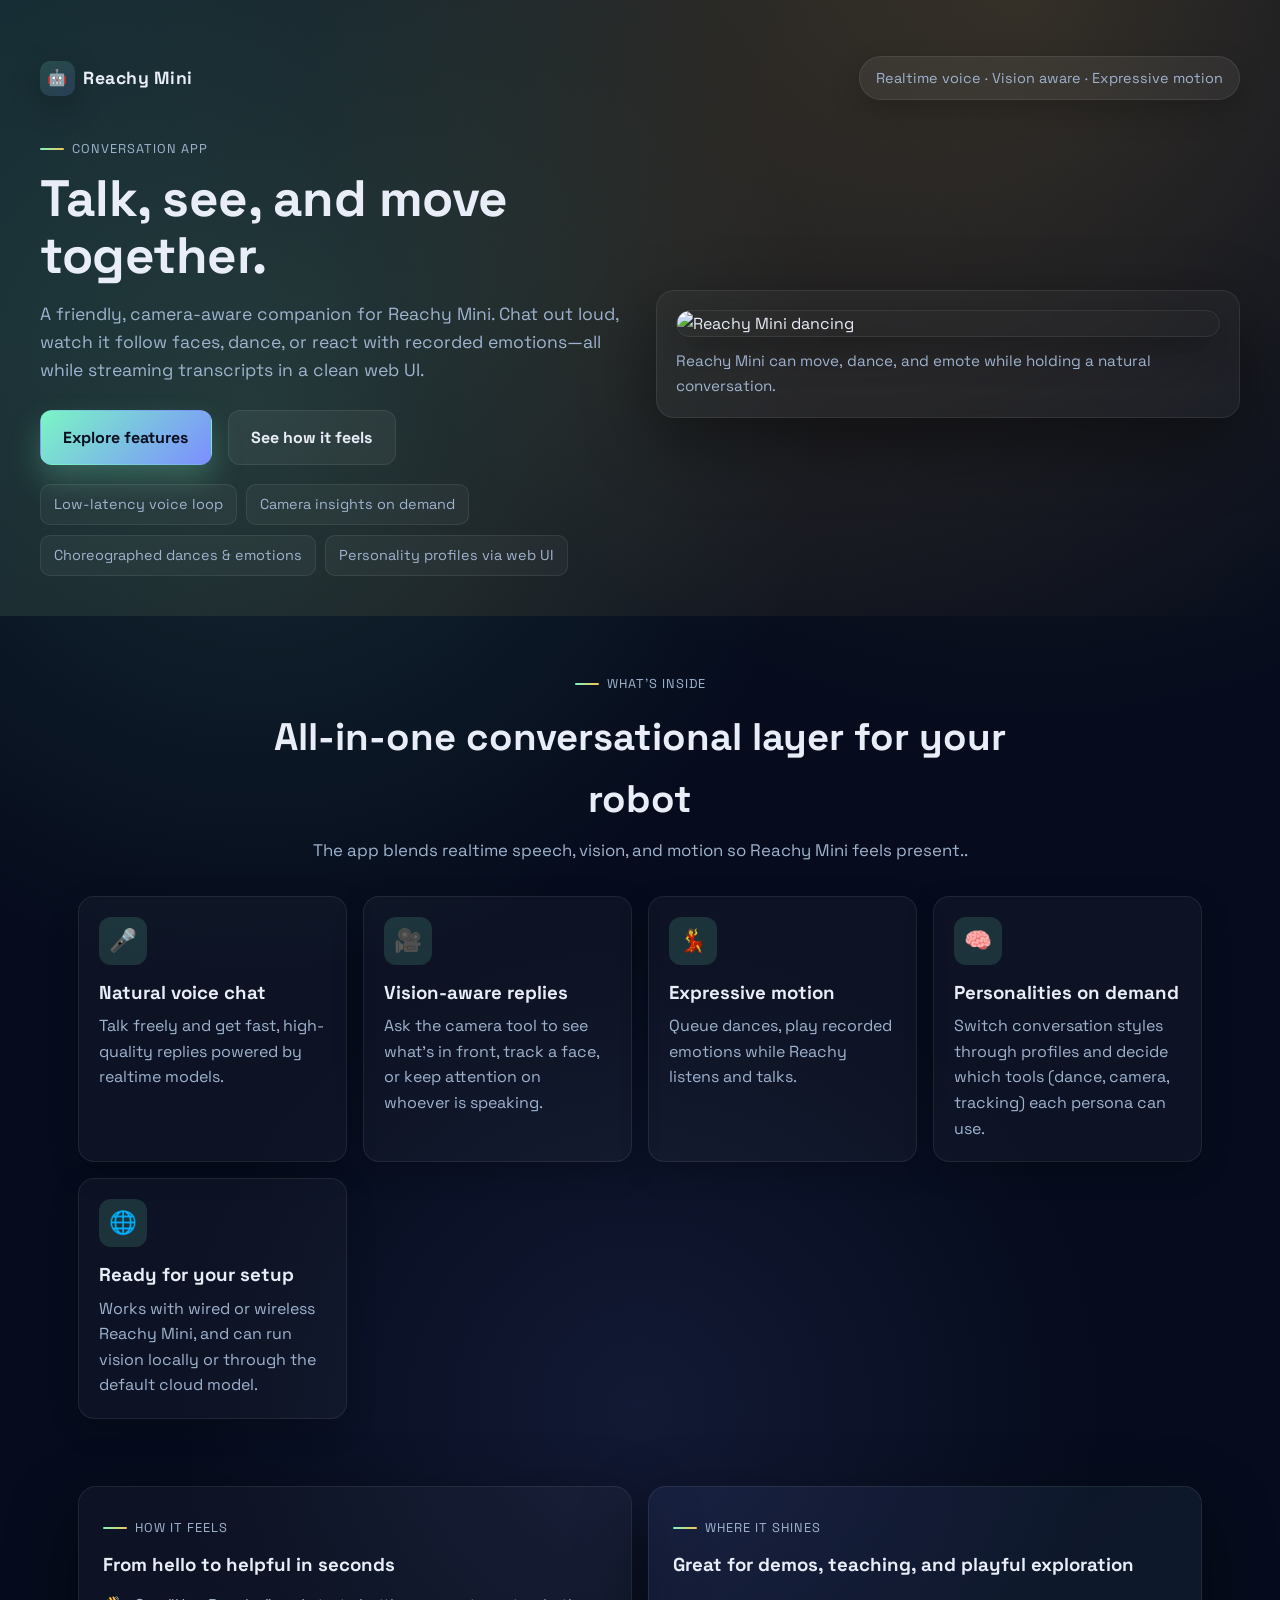
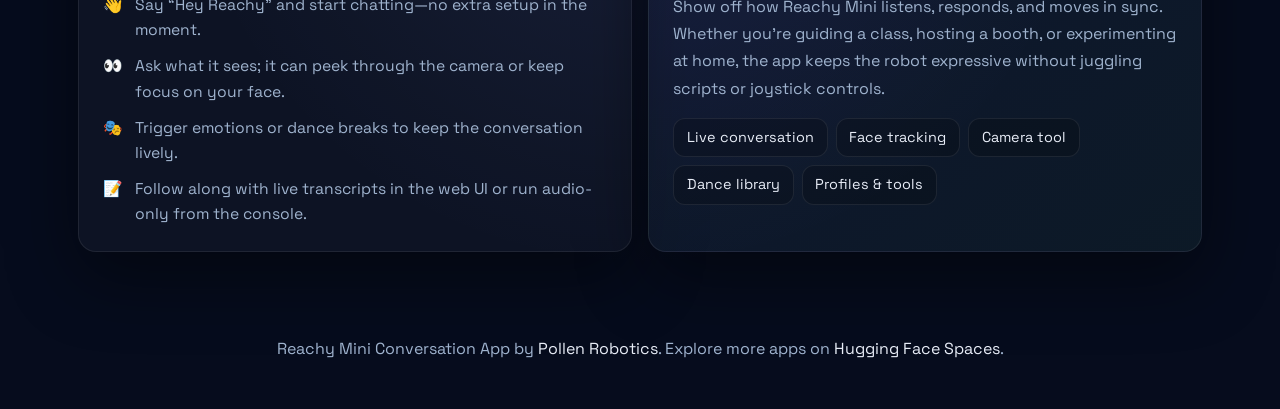
==== study_assistant/index.html @ 3fe16906 "Vendor reachy_mini_conversation_app (upstream main) into study_assistant/" ====
<!doctype html>
<html>

<head>
	<meta charset="utf-8" />
	<meta name="viewport" content="width=device-width, initial-scale=1" />
	<title>Reachy Mini Conversation App</title>
	<link rel="preconnect" href="https://fonts.googleapis.com">
	<link rel="preconnect" href="https://fonts.gstatic.com" crossorigin>
	<link href="https://fonts.googleapis.com/css2?family=Space+Grotesk:wght@400;500;600;700&family=Manrope:wght@400;500;600&display=swap" rel="stylesheet">
	<link rel="stylesheet" href="style.css" />
</head>

<body>
	<header class="hero">
		<div class="topline">
			<div class="brand">
				<span class="logo">🤖</span>
				<span class="brand-name">Reachy Mini</span>
			</div>
			<div class="pill">Realtime voice · Vision aware · Expressive motion</div>
		</div>
		<div class="hero-grid">
			<div class="hero-copy">
				<p class="eyebrow">Conversation App</p>
				<h1>Talk, see, and move together.</h1>
				<p class="lede">
					A friendly, camera-aware companion for Reachy Mini. Chat out loud, watch it follow faces, dance, or react with recorded emotions—all while streaming transcripts in a clean web UI.
				</p>
				<div class="hero-actions">
					<a class="btn primary" href="#highlights">Explore features</a>
					<a class="btn ghost" href="#story">See how it feels</a>
				</div>
				<div class="hero-badges">
					<span>Low-latency voice loop</span>
					<span>Camera insights on demand</span>
					<span>Choreographed dances & emotions</span>
					<span>Personality profiles via web UI</span>
				</div>
			</div>
			<div class="hero-visual">
				<div class="glass-card">
					<img src="docs/assets/reachy_mini_dance.gif" alt="Reachy Mini dancing" class="hero-gif">
					<p class="caption">Reachy Mini can move, dance, and emote while holding a natural conversation.</p>
				</div>
			</div>
		</div>
	</header>

	<section id="highlights" class="section features">
		<div class="section-header">
			<p class="eyebrow">What’s inside</p>
			<h2>All-in-one conversational layer for your robot</h2>
			<p class="intro">
				The app blends realtime speech, vision, and motion so Reachy Mini feels present..
			</p>
		</div>
		<div class="feature-grid">
			<div class="feature-card">
				<span class="icon">🎤</span>
				<h3>Natural voice chat</h3>
				<p>Talk freely and get fast, high-quality replies powered by realtime models.</p>
			</div>
			<div class="feature-card">
				<span class="icon">🎥</span>
				<h3>Vision-aware replies</h3>
				<p>Ask the camera tool to see what’s in front, track a face, or keep attention on whoever is speaking.</p>
			</div>
			<div class="feature-card">
				<span class="icon">💃</span>
				<h3>Expressive motion</h3>
				<p>Queue dances, play recorded emotions while Reachy listens and talks.</p>
			</div>
			<div class="feature-card">
				<span class="icon">🧠</span>
				<h3>Personalities on demand</h3>
				<p>Switch conversation styles through profiles and decide which tools (dance, camera, tracking) each persona can use.</p>
			</div>
			<div class="feature-card">
				<span class="icon">🌐</span>
				<h3>Ready for your setup</h3>
				<p>Works with wired or wireless Reachy Mini, and can run vision locally or through the default cloud model.</p>
			</div>
		</div>
	</section>

	<section id="story" class="section story">
		<div class="story-grid">
			<div class="story-card">
				<p class="eyebrow">How it feels</p>
				<h3>From hello to helpful in seconds</h3>
				<ul class="story-list">
					<li><span>👋</span> Say “Hey Reachy” and start chatting—no extra setup in the moment.</li>
					<li><span>👀</span> Ask what it sees; it can peek through the camera or keep focus on your face.</li>
					<li><span>🎭</span> Trigger emotions or dance breaks to keep the conversation lively.</li>
					<li><span>📝</span> Follow along with live transcripts in the web UI or run audio-only from the console.</li>
				</ul>
			</div>
			<div class="story-card secondary">
				<p class="eyebrow">Where it shines</p>
				<h3>Great for demos, teaching, and playful exploration</h3>
				<p class="story-text">
					Show off how Reachy Mini listens, responds, and moves in sync. Whether you’re guiding a class, hosting a booth, or experimenting at home, the app keeps the robot expressive without juggling scripts or joystick controls.
				</p>
				<div class="chips">
					<span class="chip">Live conversation</span>
					<span class="chip">Face tracking</span>
					<span class="chip">Camera tool</span>
					<span class="chip">Dance library</span>
					<span class="chip">Profiles & tools</span>
				</div>
			</div>
		</div>
	</section>

	<footer class="footer">
		<p>
			Reachy Mini Conversation App by <a href="https://github.com/pollen-robotics" target="_blank" rel="noopener">Pollen Robotics</a>.
			Explore more apps on <a href="https://huggingface.co/spaces/pollen-robotics/Reachy_Mini_Apps" target="_blank" rel="noopener">Hugging Face Spaces</a>.
		</p>
	</footer>

</body>

</html>
---- study_assistant/style.css ----
:root {
	--bg: #060c1d;
	--panel: #0c172b;
	--glass: rgba(17, 27, 48, 0.7);
	--card: rgba(255, 255, 255, 0.04);
	--accent: #7af5c4;
	--accent-2: #f6c452;
	--text: #e8edf7;
	--muted: #9fb3ce;
	--border: rgba(255, 255, 255, 0.08);
	--shadow: 0 25px 70px rgba(0, 0, 0, 0.45);
	font-family: "Space Grotesk", "Manrope", system-ui, -apple-system, sans-serif;
}

* {
	margin: 0;
	padding: 0;
	box-sizing: border-box;
}

body {
	background: radial-gradient(circle at 20% 20%, rgba(122, 245, 196, 0.12), transparent 30%),
		radial-gradient(circle at 80% 0%, rgba(246, 196, 82, 0.14), transparent 32%),
		radial-gradient(circle at 50% 70%, rgba(124, 142, 255, 0.1), transparent 30%),
		var(--bg);
	color: var(--text);
	min-height: 100vh;
	line-height: 1.6;
	padding-bottom: 3rem;
}

a {
	color: inherit;
	text-decoration: none;
}

.hero {
	padding: 3.5rem clamp(1.5rem, 3vw, 3rem) 2.5rem;
	position: relative;
	overflow: hidden;
}

.hero::after {
	content: "";
	position: absolute;
	inset: 0;
	background: linear-gradient(120deg, rgba(122, 245, 196, 0.12), rgba(246, 196, 82, 0.08), transparent);
	pointer-events: none;
}

.topline {
	display: flex;
	align-items: center;
	justify-content: space-between;
	max-width: 1200px;
	margin: 0 auto 2rem;
	position: relative;
	z-index: 2;
}

.brand {
	display: flex;
	align-items: center;
	gap: 0.5rem;
	font-weight: 700;
	letter-spacing: 0.5px;
	color: var(--text);
}

.logo {
	display: inline-flex;
	align-items: center;
	justify-content: center;
	width: 2.2rem;
	height: 2.2rem;
	border-radius: 10px;
	background: linear-gradient(145deg, rgba(122, 245, 196, 0.15), rgba(124, 142, 255, 0.15));
	box-shadow: 0 10px 30px rgba(0, 0, 0, 0.25);
}

.brand-name {
	font-size: 1.1rem;
}

.pill {
	background: rgba(255, 255, 255, 0.06);
	border: 1px solid var(--border);
	padding: 0.6rem 1rem;
	border-radius: 999px;
	color: var(--muted);
	font-size: 0.9rem;
	box-shadow: 0 12px 30px rgba(0, 0, 0, 0.2);
}

.hero-grid {
	display: grid;
	grid-template-columns: repeat(auto-fit, minmax(320px, 1fr));
	gap: clamp(1.5rem, 2.5vw, 2.5rem);
	max-width: 1200px;
	margin: 0 auto;
	position: relative;
	z-index: 2;
	align-items: center;
}

.hero-copy h1 {
	font-size: clamp(2.6rem, 4vw, 3.6rem);
	margin-bottom: 1rem;
	line-height: 1.1;
	letter-spacing: -0.5px;
}

.eyebrow {
	display: inline-flex;
	align-items: center;
	gap: 0.5rem;
	text-transform: uppercase;
	letter-spacing: 1px;
	font-size: 0.8rem;
	color: var(--muted);
	margin-bottom: 0.75rem;
}

.eyebrow::before {
	content: "";
	display: inline-block;
	width: 24px;
	height: 2px;
	background: linear-gradient(90deg, var(--accent), var(--accent-2));
	border-radius: 999px;
}

.lede {
	font-size: 1.1rem;
	color: var(--muted);
	max-width: 620px;
}

.hero-actions {
	display: flex;
	gap: 1rem;
	align-items: center;
	margin: 1.6rem 0 1.2rem;
	flex-wrap: wrap;
}

.btn {
	display: inline-flex;
	align-items: center;
	justify-content: center;
	gap: 0.6rem;
	padding: 0.85rem 1.4rem;
	border-radius: 12px;
	font-weight: 700;
	border: 1px solid transparent;
	cursor: pointer;
	transition: transform 0.2s ease, box-shadow 0.2s ease, background 0.2s ease, border-color 0.2s ease;
}

.btn.primary {
	background: linear-gradient(135deg, #7af5c4, #7c8eff);
	color: #0a0f1f;
	box-shadow: 0 15px 30px rgba(122, 245, 196, 0.25);
}

.btn.primary:hover {
	transform: translateY(-2px);
	box-shadow: 0 25px 45px rgba(122, 245, 196, 0.35);
}

.btn.ghost {
	background: rgba(255, 255, 255, 0.05);
	border-color: var(--border);
	color: var(--text);
}

.btn.ghost:hover {
	border-color: rgba(255, 255, 255, 0.3);
	transform: translateY(-2px);
}

.btn.wide {
	width: 100%;
	justify-content: center;
}

.hero-badges {
	display: flex;
	flex-wrap: wrap;
	gap: 0.6rem;
	color: var(--muted);
	font-size: 0.9rem;
}

.hero-badges span {
	padding: 0.5rem 0.8rem;
	border-radius: 10px;
	border: 1px solid var(--border);
	background: rgba(255, 255, 255, 0.04);
}

.hero-visual .glass-card {
	background: rgba(255, 255, 255, 0.03);
	border: 1px solid var(--border);
	border-radius: 18px;
	padding: 1.2rem;
	box-shadow: var(--shadow);
	backdrop-filter: blur(10px);
}

.hero-gif {
	width: 100%;
	display: block;
	border-radius: 14px;
	border: 1px solid var(--border);
	box-shadow: 0 12px 35px rgba(0, 0, 0, 0.35);
}

.caption {
	margin-top: 0.75rem;
	color: var(--muted);
	font-size: 0.95rem;
}

.section {
	max-width: 1200px;
	margin: 0 auto;
	padding: clamp(2rem, 4vw, 3.5rem) clamp(1.5rem, 3vw, 3rem);
}

.section-header {
	text-align: center;
	max-width: 780px;
	margin: 0 auto 2rem;
}

.section-header h2 {
	font-size: clamp(2rem, 3vw, 2.6rem);
	margin-bottom: 0.5rem;
}

.intro {
	color: var(--muted);
	font-size: 1.05rem;
}

.feature-grid {
	display: grid;
	grid-template-columns: repeat(auto-fit, minmax(240px, 1fr));
	gap: 1rem;
}

.feature-card {
	background: rgba(255, 255, 255, 0.03);
	border: 1px solid var(--border);
	border-radius: 16px;
	padding: 1.25rem;
	box-shadow: 0 10px 30px rgba(0, 0, 0, 0.2);
	transition: transform 0.2s ease, border-color 0.2s ease, box-shadow 0.2s ease;
}

.feature-card:hover {
	transform: translateY(-4px);
	border-color: rgba(122, 245, 196, 0.3);
	box-shadow: 0 18px 40px rgba(0, 0, 0, 0.3);
}

.feature-card .icon {
	width: 48px;
	height: 48px;
	border-radius: 12px;
	display: grid;
	place-items: center;
	background: rgba(122, 245, 196, 0.14);
	margin-bottom: 0.8rem;
	font-size: 1.4rem;
}

.feature-card h3 {
	margin-bottom: 0.35rem;
}

.feature-card p {
	color: var(--muted);
}

.story {
	padding-top: 1rem;
}

.story-grid {
	display: grid;
	grid-template-columns: repeat(auto-fit, minmax(280px, 1fr));
	gap: 1rem;
}

.story-card {
	background: rgba(255, 255, 255, 0.03);
	border: 1px solid var(--border);
	border-radius: 18px;
	padding: 1.5rem;
	box-shadow: var(--shadow);
}

.story-card.secondary {
	background: linear-gradient(145deg, rgba(124, 142, 255, 0.08), rgba(122, 245, 196, 0.06));
}

.story-card h3 {
	margin-bottom: 0.8rem;
}

.story-list {
	list-style: none;
	display: grid;
	gap: 0.7rem;
	color: var(--muted);
	font-size: 0.98rem;
}

.story-list li {
	display: flex;
	gap: 0.7rem;
	align-items: flex-start;
}

.story-text {
	color: var(--muted);
	line-height: 1.7;
	margin-bottom: 1rem;
}

.chips {
	display: flex;
	flex-wrap: wrap;
	gap: 0.5rem;
}

.chip {
	padding: 0.45rem 0.8rem;
	border-radius: 12px;
	background: rgba(0, 0, 0, 0.2);
	border: 1px solid var(--border);
	color: var(--text);
	font-size: 0.9rem;
}

.footer {
	text-align: center;
	color: var(--muted);
	padding: 2rem 1.5rem 0;
}

.footer a {
	color: var(--text);
	border-bottom: 1px solid transparent;
}

.footer a:hover {
	border-color: rgba(255, 255, 255, 0.5);
}

@media (max-width: 768px) {
	.hero {
		padding-top: 2.5rem;
	}

	.topline {
		flex-direction: column;
		gap: 0.8rem;
		align-items: flex-start;
	}

	.hero-actions {
		width: 100%;
	}

	.btn {
		width: 100%;
		justify-content: center;
	}

	.hero-badges {
		gap: 0.4rem;
	}
}
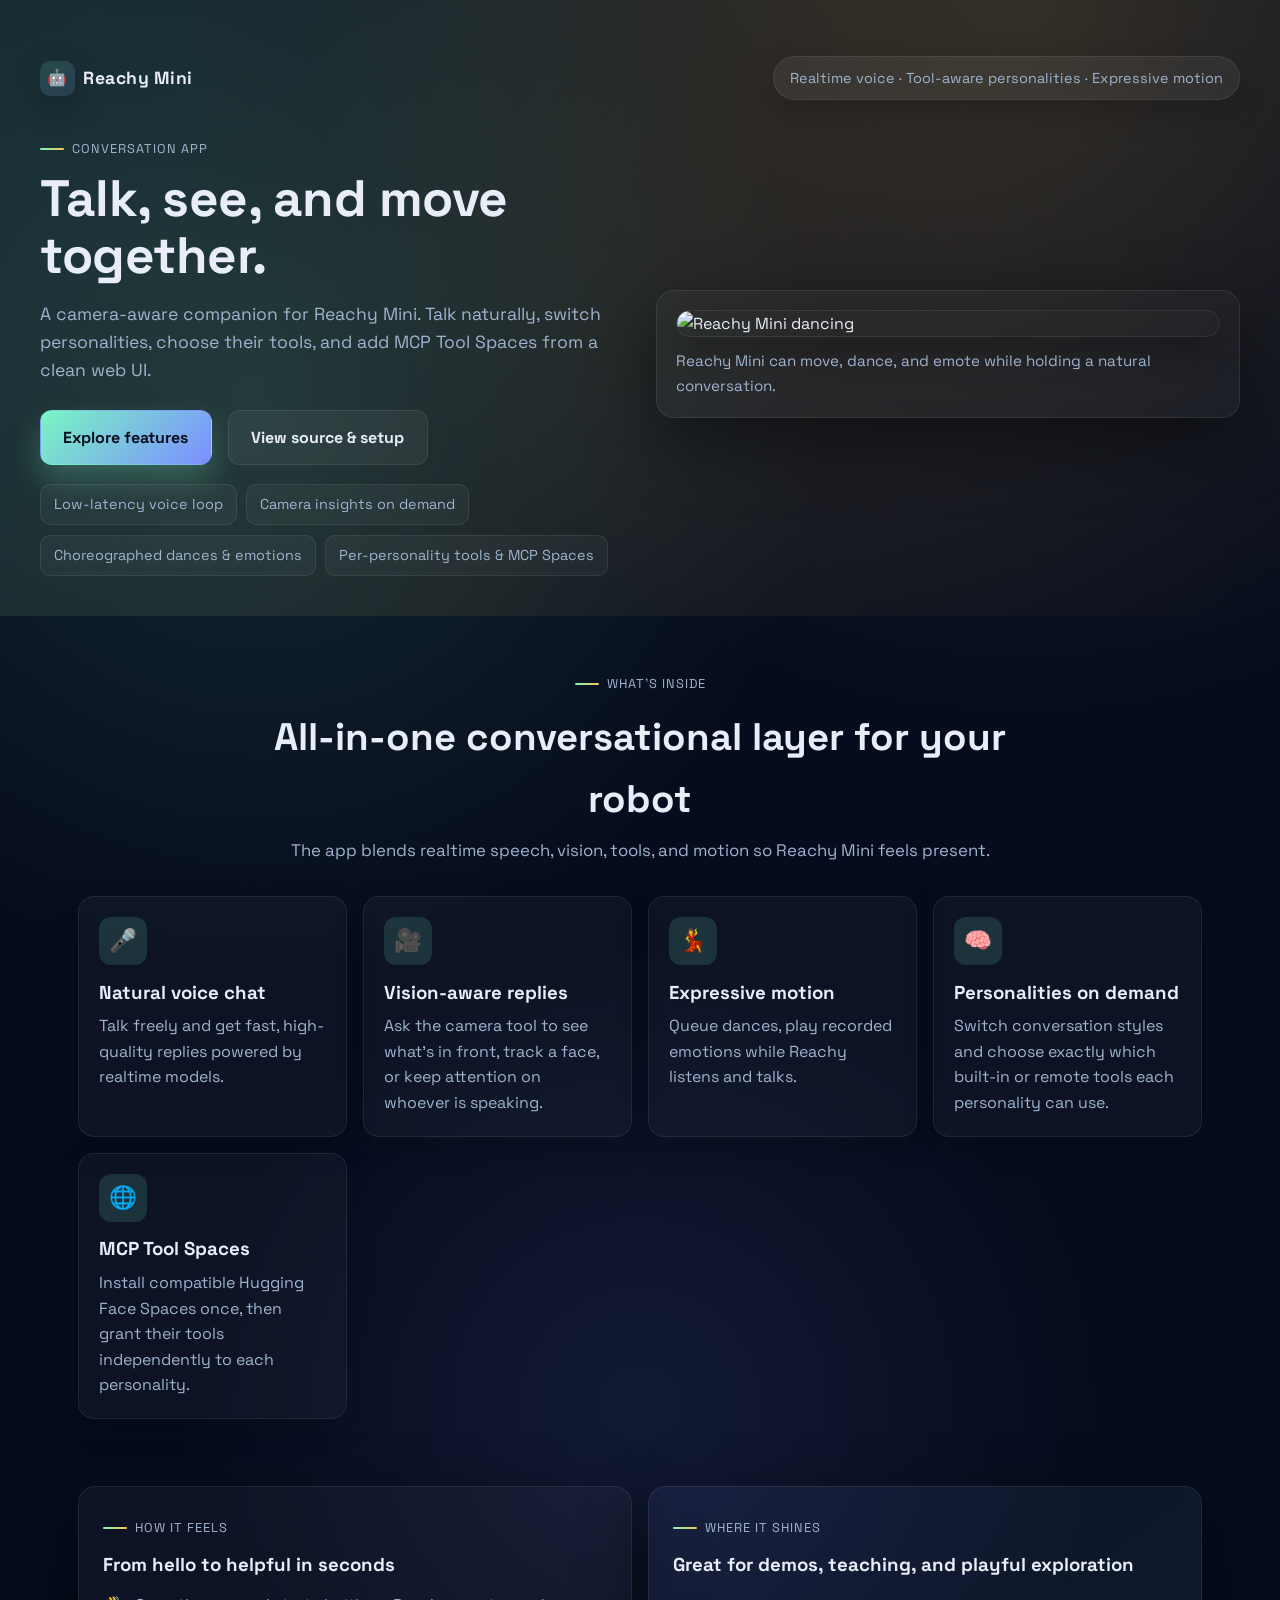
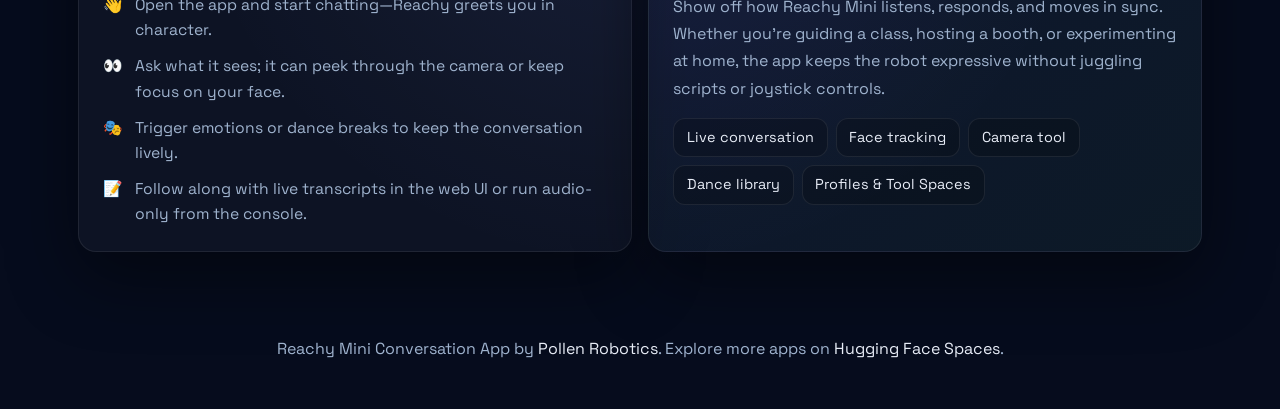
==== commit 1b3a954d: "Merge commit '9d99ace173bf92bb74acb271559f80092344a241' into chore/upstream-sync-3" ====
--- a/study_assistant/index.html
+++ b/study_assistant/index.html
@@ -1,13 +1,14 @@
 <!doctype html>
-<html>
+<html lang="en">
 
 <head>
 	<meta charset="utf-8" />
 	<meta name="viewport" content="width=device-width, initial-scale=1" />
+	<meta name="description" content="Realtime voice, vision, motion, personalities, and MCP tools for Reachy Mini." />
 	<title>Reachy Mini Conversation App</title>
 	<link rel="preconnect" href="https://fonts.googleapis.com">
 	<link rel="preconnect" href="https://fonts.gstatic.com" crossorigin>
-	<link href="https://fonts.googleapis.com/css2?family=Space+Grotesk:wght@400;500;600;700&family=Manrope:wght@400;500;600&display=swap" rel="stylesheet">
+	<link href="https://fonts.googleapis.com/css2?family=Space+Grotesk:wght@400;500;600;700&amp;family=Manrope:wght@400;500;600&amp;display=swap" rel="stylesheet">
 	<link rel="stylesheet" href="style.css" />
 </head>
 
@@ -18,24 +19,24 @@
 				<span class="logo">🤖</span>
 				<span class="brand-name">Reachy Mini</span>
 			</div>
-			<div class="pill">Realtime voice · Vision aware · Expressive motion</div>
+			<div class="pill">Realtime voice · Tool-aware personalities · Expressive motion</div>
 		</div>
 		<div class="hero-grid">
 			<div class="hero-copy">
 				<p class="eyebrow">Conversation App</p>
 				<h1>Talk, see, and move together.</h1>
 				<p class="lede">
-					A friendly, camera-aware companion for Reachy Mini. Chat out loud, watch it follow faces, dance, or react with recorded emotions—all while streaming transcripts in a clean web UI.
+					A camera-aware companion for Reachy Mini. Talk naturally, switch personalities, choose their tools, and add MCP Tool Spaces from a clean web UI.
 				</p>
 				<div class="hero-actions">
 					<a class="btn primary" href="#highlights">Explore features</a>
-					<a class="btn ghost" href="#story">See how it feels</a>
+					<a class="btn ghost" href="https://github.com/pollen-robotics/reachy_mini_conversation_app" target="_blank" rel="noopener">View source &amp; setup</a>
 				</div>
 				<div class="hero-badges">
 					<span>Low-latency voice loop</span>
 					<span>Camera insights on demand</span>
-					<span>Choreographed dances & emotions</span>
-					<span>Personality profiles via web UI</span>
+					<span>Choreographed dances &amp; emotions</span>
+					<span>Per-personality tools &amp; MCP Spaces</span>
 				</div>
 			</div>
 			<div class="hero-visual">
@@ -52,7 +53,7 @@
 			<p class="eyebrow">What’s inside</p>
 			<h2>All-in-one conversational layer for your robot</h2>
 			<p class="intro">
-				The app blends realtime speech, vision, and motion so Reachy Mini feels present..
+				The app blends realtime speech, vision, tools, and motion so Reachy Mini feels present.
 			</p>
 		</div>
 		<div class="feature-grid">
@@ -74,12 +75,12 @@
 			<div class="feature-card">
 				<span class="icon">🧠</span>
 				<h3>Personalities on demand</h3>
-				<p>Switch conversation styles through profiles and decide which tools (dance, camera, tracking) each persona can use.</p>
+				<p>Switch conversation styles and choose exactly which built-in or remote tools each personality can use.</p>
 			</div>
 			<div class="feature-card">
 				<span class="icon">🌐</span>
-				<h3>Ready for your setup</h3>
-				<p>Works with wired or wireless Reachy Mini, and can run vision locally or through the default cloud model.</p>
+				<h3>MCP Tool Spaces</h3>
+				<p>Install compatible Hugging Face Spaces once, then grant their tools independently to each personality.</p>
 			</div>
 		</div>
 	</section>
@@ -90,7 +91,7 @@
 				<p class="eyebrow">How it feels</p>
 				<h3>From hello to helpful in seconds</h3>
 				<ul class="story-list">
-					<li><span>👋</span> Say “Hey Reachy” and start chatting—no extra setup in the moment.</li>
+					<li><span>👋</span> Open the app and start chatting—Reachy greets you in character.</li>
 					<li><span>👀</span> Ask what it sees; it can peek through the camera or keep focus on your face.</li>
 					<li><span>🎭</span> Trigger emotions or dance breaks to keep the conversation lively.</li>
 					<li><span>📝</span> Follow along with live transcripts in the web UI or run audio-only from the console.</li>
@@ -107,7 +108,7 @@
 					<span class="chip">Face tracking</span>
 					<span class="chip">Camera tool</span>
 					<span class="chip">Dance library</span>
-					<span class="chip">Profiles & tools</span>
+					<span class="chip">Profiles &amp; Tool Spaces</span>
 				</div>
 			</div>
 		</div>
--- a/study_assistant/style.css
+++ b/study_assistant/style.css
@@ -1,3 +1,4 @@
+/* Hugging Face Space landing page; application UI styles live under src/. */
 :root {
 	--bg: #060c1d;
 	--panel: #0c172b;
@@ -179,9 +180,10 @@
 	transform: translateY(-2px);
 }
 
-.btn.wide {
-	width: 100%;
-	justify-content: center;
+.btn:focus-visible,
+.footer a:focus-visible {
+	outline: 3px solid var(--accent);
+	outline-offset: 3px;
 }
 
 .hero-badges {
@@ -384,3 +386,10 @@
 		gap: 0.4rem;
 	}
 }
+
+@media (prefers-reduced-motion: reduce) {
+	.btn,
+	.feature-card {
+		transition: none;
+	}
+}
